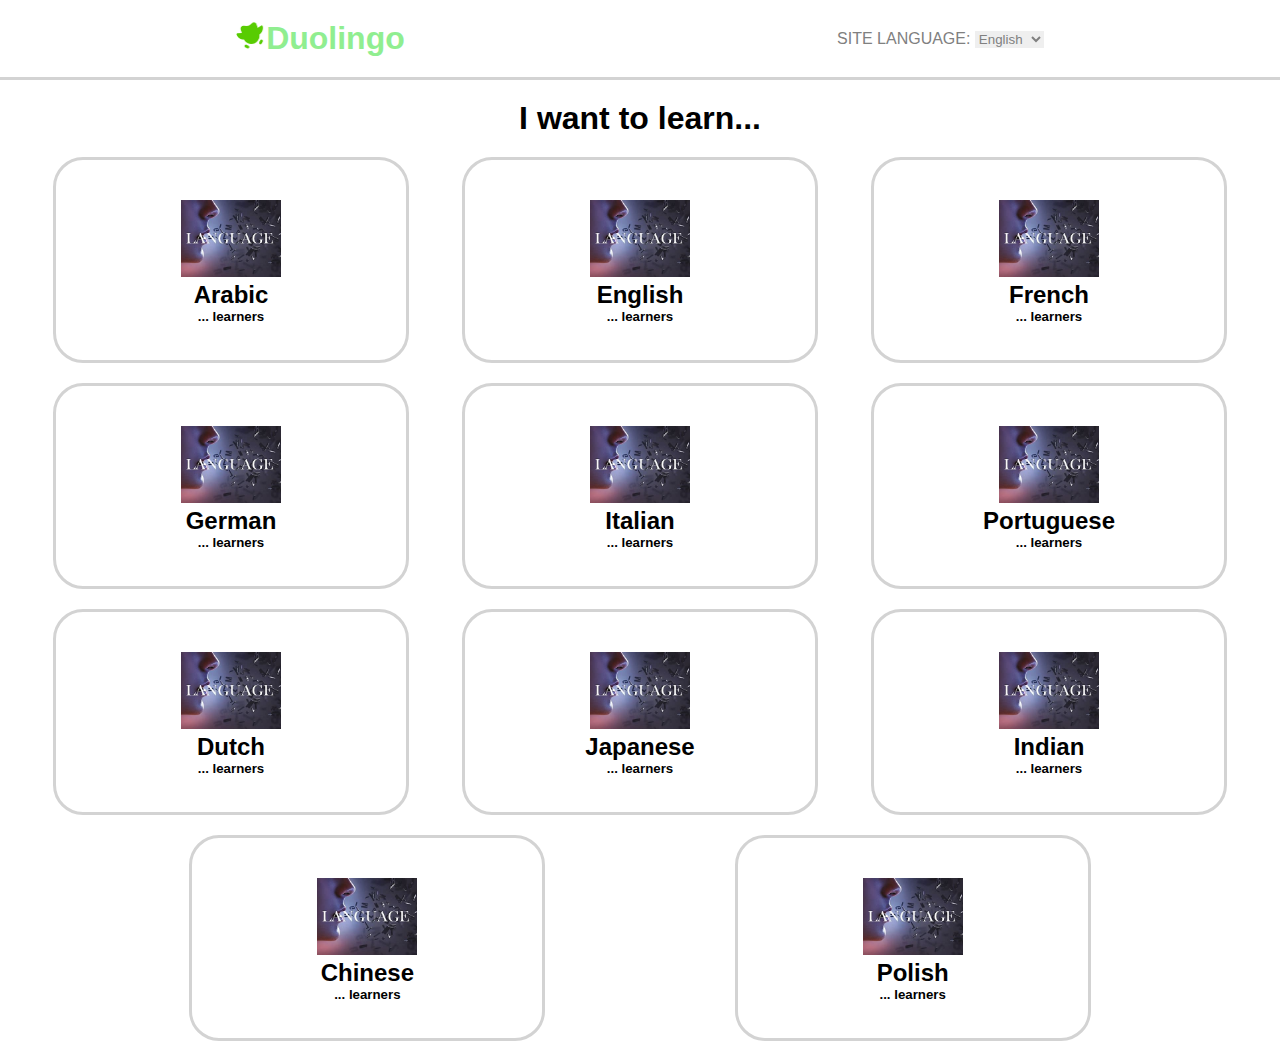
==== pages/courses.html @ 374f799d "Inintializing courses page with its styling" ====
<!DOCTYPE html>
<html lang="en">
<head>
    <meta charset="UTF-8">
    <meta name="viewport" content="width=device-width, initial-scale=1.0">
    <title>Register</title>
    <link rel="stylesheet" href="../styles/courses.css"/>
</head>
<body>
    <header class="navbar">
        <h1><img class = "icon-image" src ="../images/icon.png" alt = "Duolingo Image"></img>Duolingo</h1>
        <section class = "site-lang">
            <label>SITE LANGUAGE: </label>
            <select name="Site Language">
                <option value="english">English</option>
                <option value="arabic">Arabic</option>
                <option value="spanish">Spanish</option>
                <option value="french">French</option>
            </select>
        </section>
    </header>
    <main class = "main-screen">
        <h1>I want to learn...</h1>
    </main>
      <footer>
        <div class="overflow">
            <div class="lang">
                <img class = "language-image" src ="../images/language.jpg" alt = "Language Image">
                <h2>Arabic</h2>
                <h5>... learners</h5>
            </div>
            <div class="lang">
                <img class = "language-image" src ="../images/language.jpg" alt = "Language Image">
                <h2>English</h2>
                <h5>... learners</h5>
            </div>
            <div class="lang">
                <img class = "language-image" src ="../images/language.jpg" alt = "Language Image">
                <h2>French</h2>
                <h5>... learners</h5>
            </div>
            <div class="lang">
                <img class = "language-image" src ="../images/language.jpg" alt = "Language Image">
                <h2>German</h2>
                <h5>... learners</h5>
            </div>
            <div class="lang">
                <img class = "language-image" src ="../images/language.jpg" alt = "Language Image">
                <h2>Italian</h2>
                <h5>... learners</h5>
            </div>
            <div class="lang">
                <img class = "language-image" src ="../images/language.jpg" alt = "Language Image">
                <h2>Portuguese</h2>
                <h5>... learners</h5>
            </div>
            <div class="lang">
                <img class = "language-image" src ="../images/language.jpg" alt = "Language Image">
                <h2>Dutch</h2>
                <h5>... learners</h5>
            </div>
            <div class="lang">
                <img class = "language-image" src ="../images/language.jpg" alt = "Language Image">
                <h2>Japanese</h2>
                <h5>... learners</h5>
            </div>
            <div class="lang">
                <img class = "language-image" src ="../images/language.jpg" alt = "Language Image">
                <h2>Indian</h2>
                <h5>... learners</h5>
            </div>
            <div class="lang">
                <img class = "language-image" src ="../images/language.jpg" alt = "Language Image">
                <h2>Chinese</h2>
                <h5>... learners</h5>
            </div>
            <div class="lang">
                <img class = "language-image" src ="../images/language.jpg" alt = "Language Image">
                <h2>Polish</h2>
                <h5>... learners</h5>
            </div>
        </div>
      </footer>
</body>
</html>
---- styles/courses.css ----
* {
    margin: 0;
    padding: 0;
  }
 
  body {
    background-color: white;
    font-family:Verdana, Geneva, Tahoma, sans-serif;
  }

  .navbar {
    display: flex;
    justify-content: space-around;
    align-items: center;
    border-bottom-style: solid;
    border-bottom-color: lightgray;
    padding: 20px;
  }

  .navbar h1{
    color: lightgreen;
  }

  .icon-image {
    max-width: 30px;
  }

  .site-lang label,
  .site-lang select{
    color: gray;
    border-style: none;
  }

  .site-lang:hover label,
  .site-lang:hover select {
    color: lightgray;
  }

  .main-screen {
    display: flex;
    justify-content: center;
    align-items: center;
    padding: 20px;
  }

  .overflow {
    display: flex;
    flex-wrap: wrap;
    justify-content: space-evenly;
  }

  .language-image{
    margin-top: 40px;
    max-width: 100px;
  }
  .lang {
    text-align: center;
    width: 350px;
    height: 200px;
    border-style: solid;
    border-radius: 30px;
    border-color: lightgray;
    margin-bottom: 20px;
  }
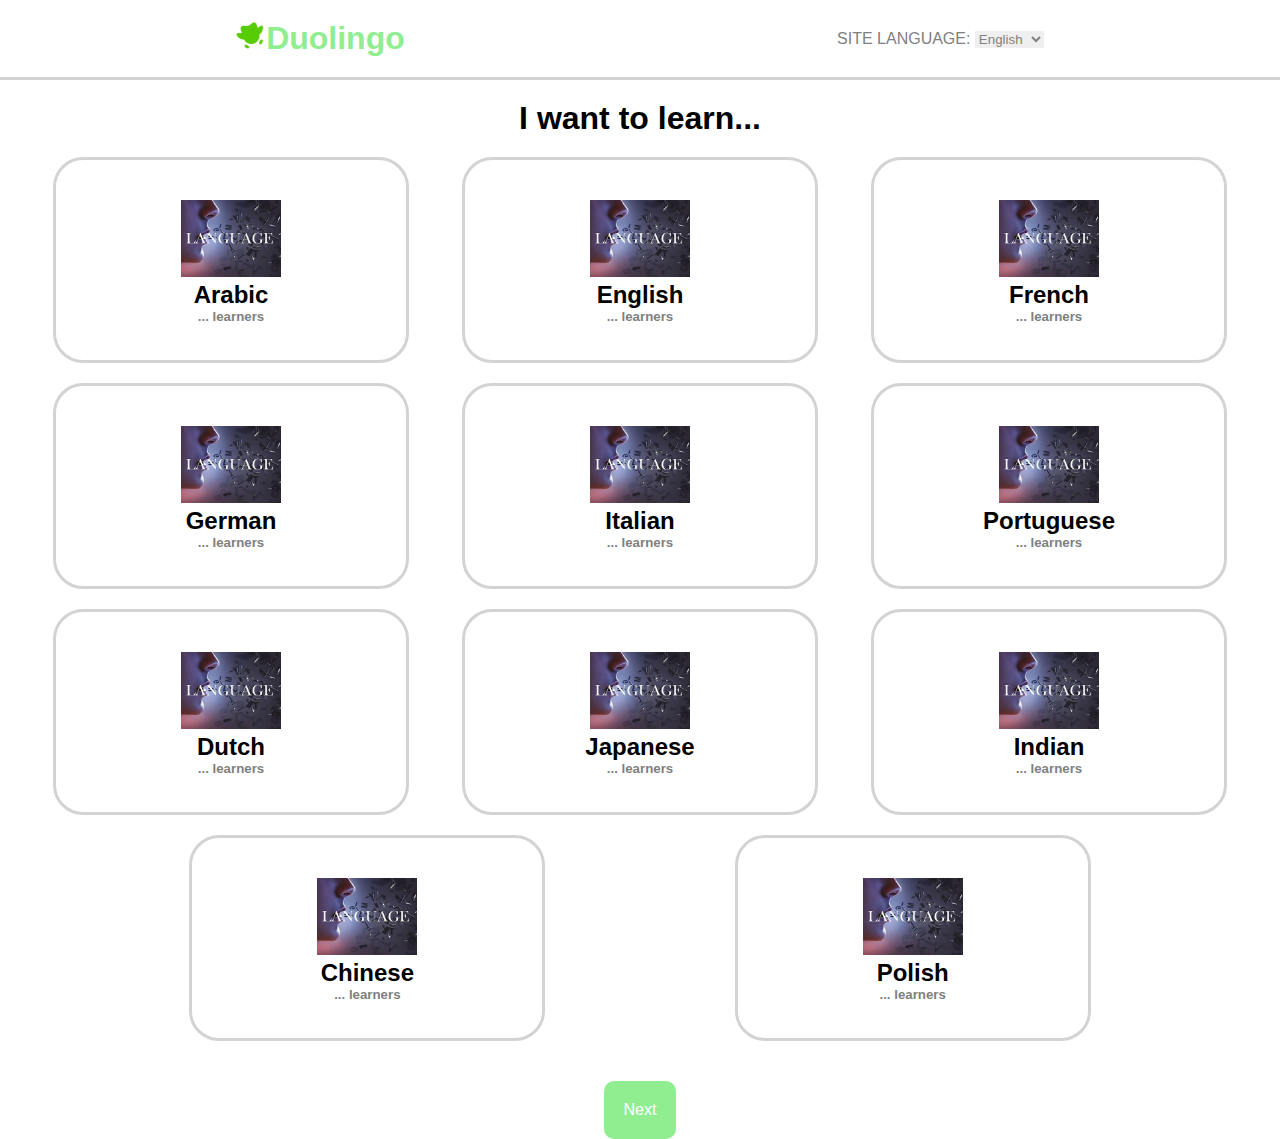
==== commit 7ba4a725: "Adding a button to achieve the functionality of the courses page" ====
--- a/pages/courses.html
+++ b/pages/courses.html
@@ -80,6 +80,9 @@
                 <h5>... learners</h5>
             </div>
         </div>
+        <div class = "next-button">
+            <a href ="learn.html">Next</a>
+        </div>
       </footer>
 </body>
 </html>--- a/styles/courses.css
+++ b/styles/courses.css
@@ -53,6 +53,7 @@
     margin-top: 40px;
     max-width: 100px;
   }
+
   .lang {
     text-align: center;
     width: 350px;
@@ -61,4 +62,23 @@
     border-radius: 30px;
     border-color: lightgray;
     margin-bottom: 20px;
+  }
+
+  .lang h5 {
+    color: gray;
+  }
+
+  .next-button {
+    display: flex;
+    justify-content: center;
+  }
+  .next-button a {
+    text-align: center;
+    text-decoration: none;
+    background-color: lightgreen;
+    color: white;
+    border-radius: 10px;
+    border-style: none;
+    padding: 20px;
+    margin-top: 20px;
   }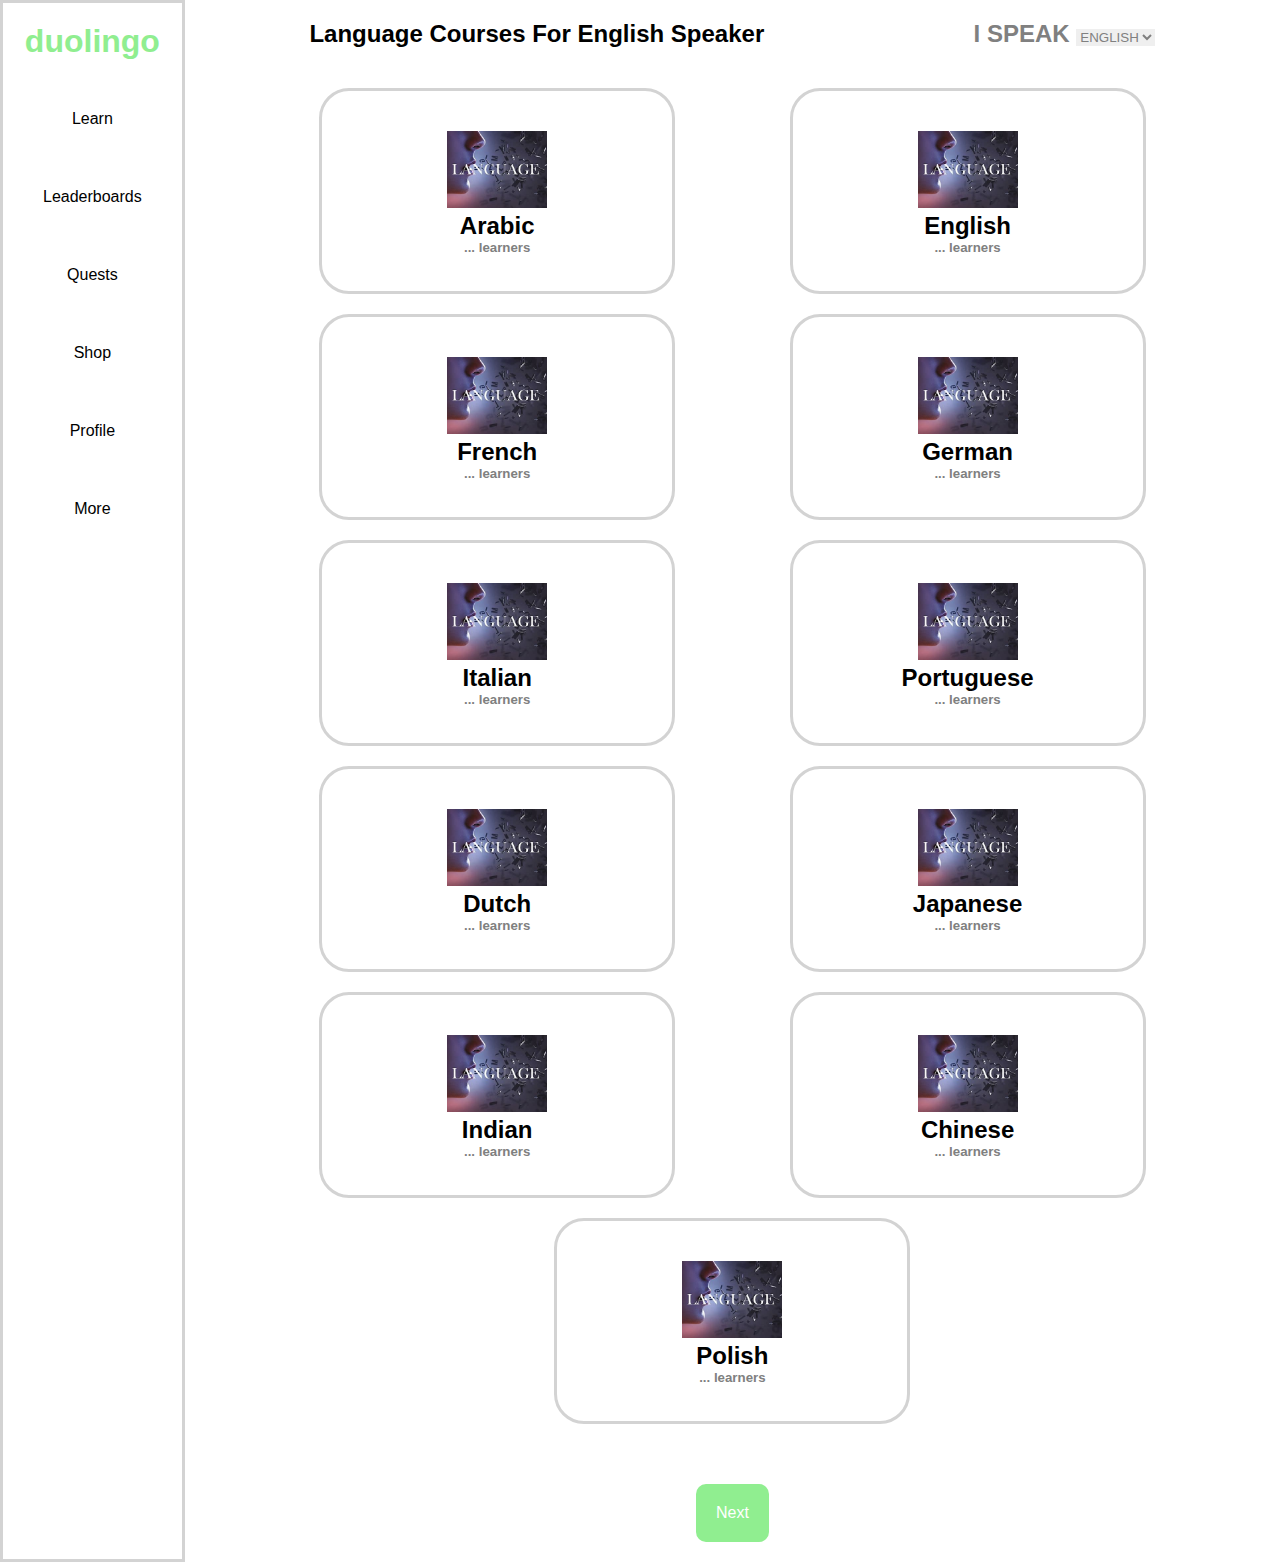
==== commit 1bb1b5d8: "Adding a side navbar as if i am already registered in duolingo" ====
--- a/pages/courses.html
+++ b/pages/courses.html
@@ -7,82 +7,94 @@
     <link rel="stylesheet" href="../styles/courses.css"/>
 </head>
 <body>
-    <header class="navbar">
-        <h1><img class = "icon-image" src ="../images/icon.png" alt = "Duolingo Image"></img>Duolingo</h1>
-        <section class = "site-lang">
-            <label>SITE LANGUAGE: </label>
-            <select name="Site Language">
-                <option value="english">English</option>
-                <option value="arabic">Arabic</option>
-                <option value="spanish">Spanish</option>
-                <option value="french">French</option>
-            </select>
+  <div class="layout-container">
+    <nav class="side-navbar">
+        <h1>duolingo</h1>
+        <div class = "nav-links">Learn</div>
+        <div class = "nav-links">Leaderboards</div>
+        <div class = "nav-links">Quests</div>
+        <div class = "nav-links">Shop</div>
+        <div class = "nav-links">Profile</div>
+        <div class = "nav-links">More</div>
+    </nav>
+    <div class="page-content">
+      <header class="navbar">
+        <h2>Language Courses For English Speaker <h2>
+        <section class="site-lang">
+          <label>I SPEAK </label>
+          <select name="Site Language">
+            <option value="english">ENGLISH</option>
+            <option value="arabic">ARABIC</option>
+            <option value="spanish">SPANISH</option>
+            <option value="french">FRENCH</option>
+          </select>
         </section>
-    </header>
-    <main class = "main-screen">
-        <h1>I want to learn...</h1>
-    </main>
-      <footer>
+      </header>
+      <main class="main-screen">
         <div class="overflow">
             <div class="lang">
-                <img class = "language-image" src ="../images/language.jpg" alt = "Language Image">
-                <h2>Arabic</h2>
-                <h5>... learners</h5>
+              <img class="language-image" src="../images/language.jpg" alt="Language Image">
+              <h2>Arabic</h2>
+              <h5>... learners</h5>
             </div>
             <div class="lang">
-                <img class = "language-image" src ="../images/language.jpg" alt = "Language Image">
-                <h2>English</h2>
-                <h5>... learners</h5>
+              <img class="language-image" src="../images/language.jpg" alt="Language Image">
+              <h2>English</h2>
+              <h5>... learners</h5>
             </div>
             <div class="lang">
-                <img class = "language-image" src ="../images/language.jpg" alt = "Language Image">
-                <h2>French</h2>
-                <h5>... learners</h5>
+              <img class="language-image" src="../images/language.jpg" alt="Language Image">
+              <h2>French</h2>
+              <h5>... learners</h5>
             </div>
             <div class="lang">
-                <img class = "language-image" src ="../images/language.jpg" alt = "Language Image">
-                <h2>German</h2>
-                <h5>... learners</h5>
+              <img class="language-image" src="../images/language.jpg" alt="Language Image">
+              <h2>German</h2>
+              <h5>... learners</h5>
             </div>
             <div class="lang">
-                <img class = "language-image" src ="../images/language.jpg" alt = "Language Image">
-                <h2>Italian</h2>
-                <h5>... learners</h5>
+              <img class="language-image" src="../images/language.jpg" alt="Language Image">
+              <h2>Italian</h2>
+              <h5>... learners</h5>
             </div>
             <div class="lang">
-                <img class = "language-image" src ="../images/language.jpg" alt = "Language Image">
-                <h2>Portuguese</h2>
-                <h5>... learners</h5>
+              <img class="language-image" src="../images/language.jpg" alt="Language Image">
+              <h2>Portuguese</h2>
+              <h5>... learners</h5>
             </div>
             <div class="lang">
-                <img class = "language-image" src ="../images/language.jpg" alt = "Language Image">
-                <h2>Dutch</h2>
-                <h5>... learners</h5>
+              <img class="language-image" src="../images/language.jpg" alt="Language Image">
+              <h2>Dutch</h2>
+              <h5>... learners</h5>
             </div>
             <div class="lang">
-                <img class = "language-image" src ="../images/language.jpg" alt = "Language Image">
-                <h2>Japanese</h2>
-                <h5>... learners</h5>
+              <img class="language-image" src="../images/language.jpg" alt="Language Image">
+              <h2>Japanese</h2>
+              <h5>... learners</h5>
             </div>
             <div class="lang">
-                <img class = "language-image" src ="../images/language.jpg" alt = "Language Image">
-                <h2>Indian</h2>
-                <h5>... learners</h5>
+              <img class="language-image" src="../images/language.jpg" alt="Language Image">
+              <h2>Indian</h2>
+              <h5>... learners</h5>
             </div>
             <div class="lang">
-                <img class = "language-image" src ="../images/language.jpg" alt = "Language Image">
-                <h2>Chinese</h2>
-                <h5>... learners</h5>
+              <img class="language-image" src="../images/language.jpg" alt="Language Image">
+              <h2>Chinese</h2>
+              <h5>... learners</h5>
             </div>
             <div class="lang">
-                <img class = "language-image" src ="../images/language.jpg" alt = "Language Image">
-                <h2>Polish</h2>
-                <h5>... learners</h5>
+              <img class="language-image" src="../images/language.jpg" alt="Language Image">
+              <h2>Polish</h2>
+              <h5>... learners</h5>
             </div>
-        </div>
-        <div class = "next-button">
-            <a href ="learn.html">Next</a>
+          </div>
+          <div class="next-button">
+      </main>
+      <footer>
+        <a href="learn.html">Next</a>
         </div>
       </footer>
+    </div>
+  </div>
 </body>
 </html>--- a/styles/courses.css
+++ b/styles/courses.css
@@ -8,52 +8,86 @@
     font-family:Verdana, Geneva, Tahoma, sans-serif;
   }
 
-  .navbar {
+  .layout-container {
     display: flex;
-    justify-content: space-around;
-    align-items: center;
-    border-bottom-style: solid;
-    border-bottom-color: lightgray;
+    min-height: 100vh;
+  }
+  
+  .side-navbar {
+    text-align: center;
+    width: 220px;
+    background-color: white;
+    border-style: solid;
+    border-color: lightgray;
     padding: 20px;
   }
+  
+  .side-navbar h1 {
+    color: lightgreen;
+    margin-bottom: 30px;
+  }
 
-  .navbar h1{
-    color: lightgreen;
+  .side-navbar h1:hover {
+    cursor: pointer;
   }
 
   .icon-image {
     max-width: 30px;
   }
-
+  
+  .nav-links {
+    cursor: pointer;
+    margin-bottom: 20px;
+    border-radius: 30px;
+    padding: 20px;
+  }
+  
+  .nav-links:hover {
+    background-color: lightgray;
+  }
+  
+  .page-content {
+    display: flex;
+    flex-direction: column;
+  }
+  
+  .navbar {
+    display: flex;
+    justify-content: space-around;
+    align-items: center;
+    padding: 20px;
+  }
+  
+  .navbar h1 {
+    color: lightgreen;
+  }
+  
   .site-lang label,
-  .site-lang select{
+  .site-lang select {
     color: gray;
     border-style: none;
   }
-
+  
   .site-lang:hover label,
   .site-lang:hover select {
     color: lightgray;
   }
 
   .main-screen {
-    display: flex;
-    justify-content: center;
-    align-items: center;
     padding: 20px;
   }
-
+  
   .overflow {
     display: flex;
     flex-wrap: wrap;
     justify-content: space-evenly;
   }
-
-  .language-image{
+  
+  .language-image {
     margin-top: 40px;
     max-width: 100px;
   }
-
+  
   .lang {
     text-align: center;
     width: 350px;
@@ -63,16 +97,18 @@
     border-color: lightgray;
     margin-bottom: 20px;
   }
-
+  
   .lang h5 {
     color: gray;
   }
 
-  .next-button {
+  footer {
+    padding: 20px;
     display: flex;
     justify-content: center;
   }
-  .next-button a {
+  
+  footer a {
     text-align: center;
     text-decoration: none;
     background-color: lightgreen;
@@ -80,5 +116,4 @@
     border-radius: 10px;
     border-style: none;
     padding: 20px;
-    margin-top: 20px;
   }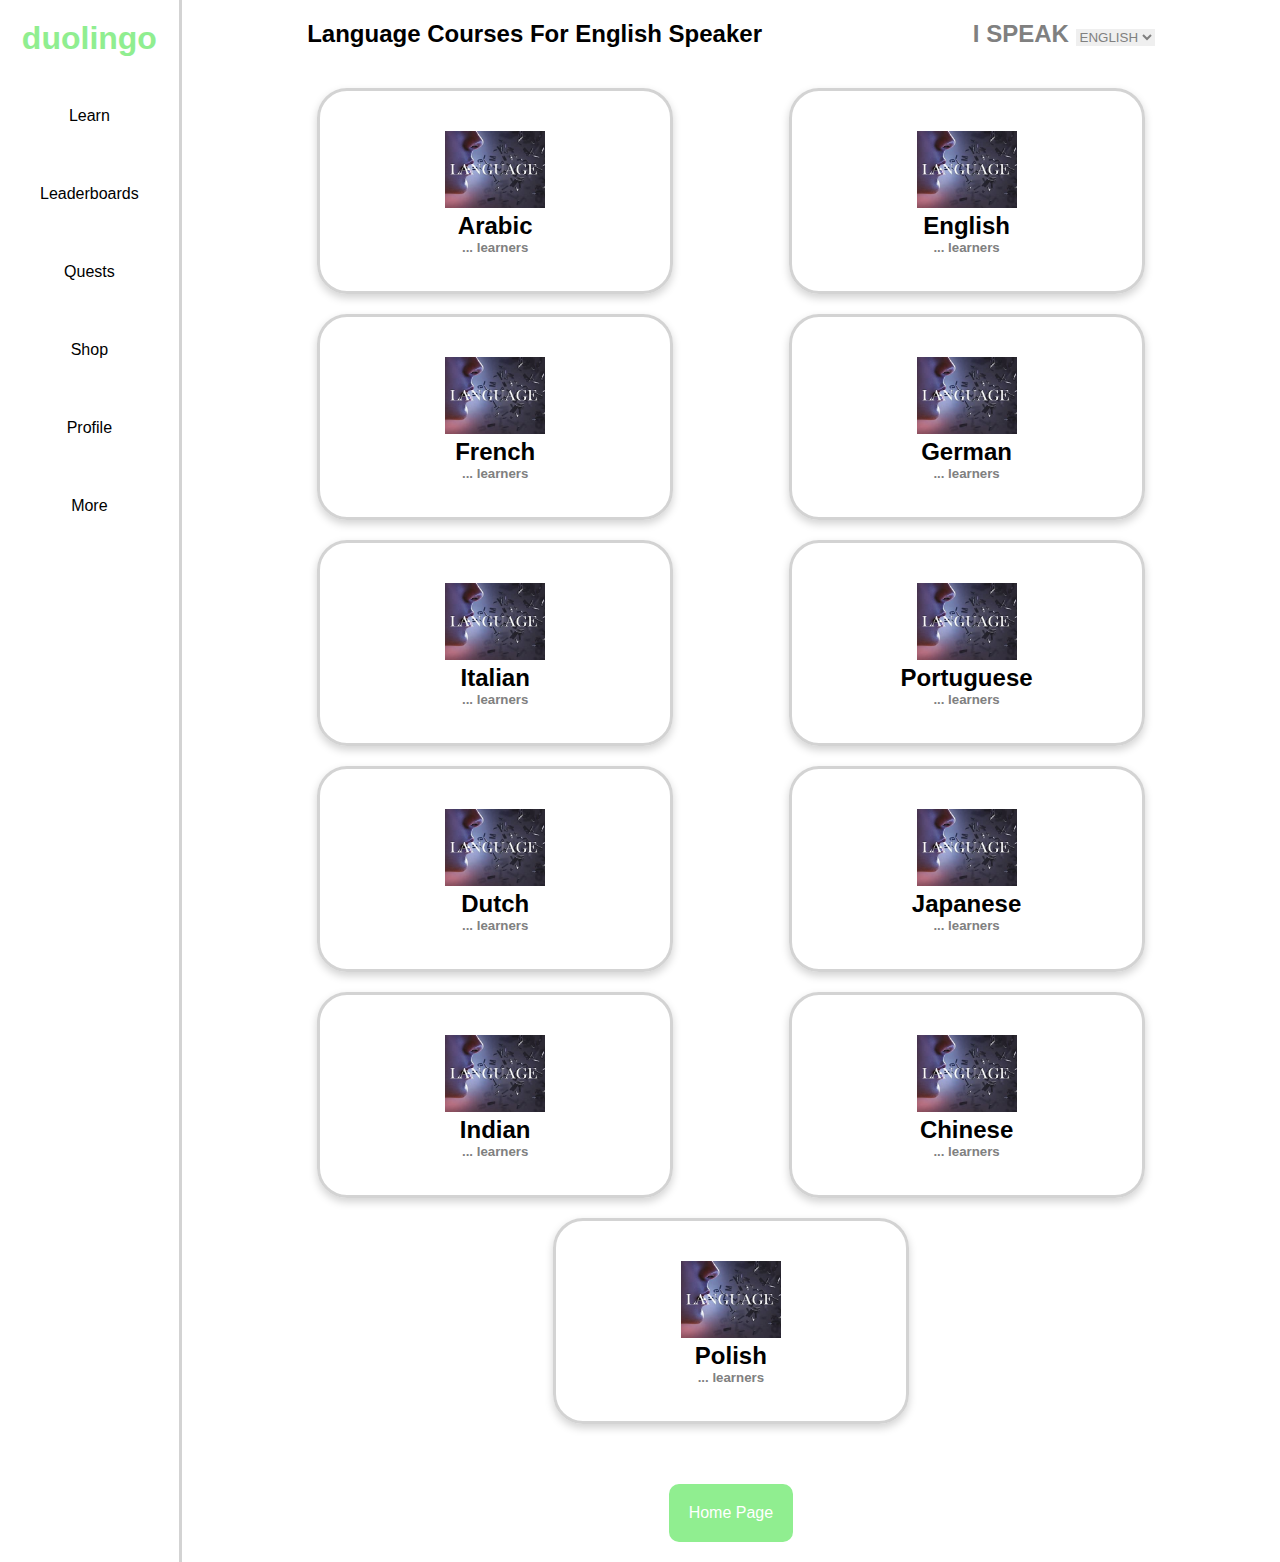
==== commit dd9e4315: "Making the added button leading to homepage, we can navigate through the side bar" ====
--- a/pages/courses.html
+++ b/pages/courses.html
@@ -91,7 +91,7 @@
           <div class="next-button">
       </main>
       <footer>
-        <a href="learn.html">Next</a>
+        <a href="../index.html">Home Page</a>
         </div>
       </footer>
     </div>
--- a/styles/courses.css
+++ b/styles/courses.css
@@ -17,8 +17,7 @@
     text-align: center;
     width: 220px;
     background-color: white;
-    border-style: solid;
-    border-color: lightgray;
+    border-right: solid lightgray;
     padding: 20px;
   }
   
@@ -96,12 +95,16 @@
     border-radius: 30px;
     border-color: lightgray;
     margin-bottom: 20px;
+    box-shadow: 0 4px 8px lightgray;
   }
   
   .lang h5 {
     color: gray;
   }
 
+  .lang:hover {
+    background-color: lightgray;
+  }
   footer {
     padding: 20px;
     display: flex;
